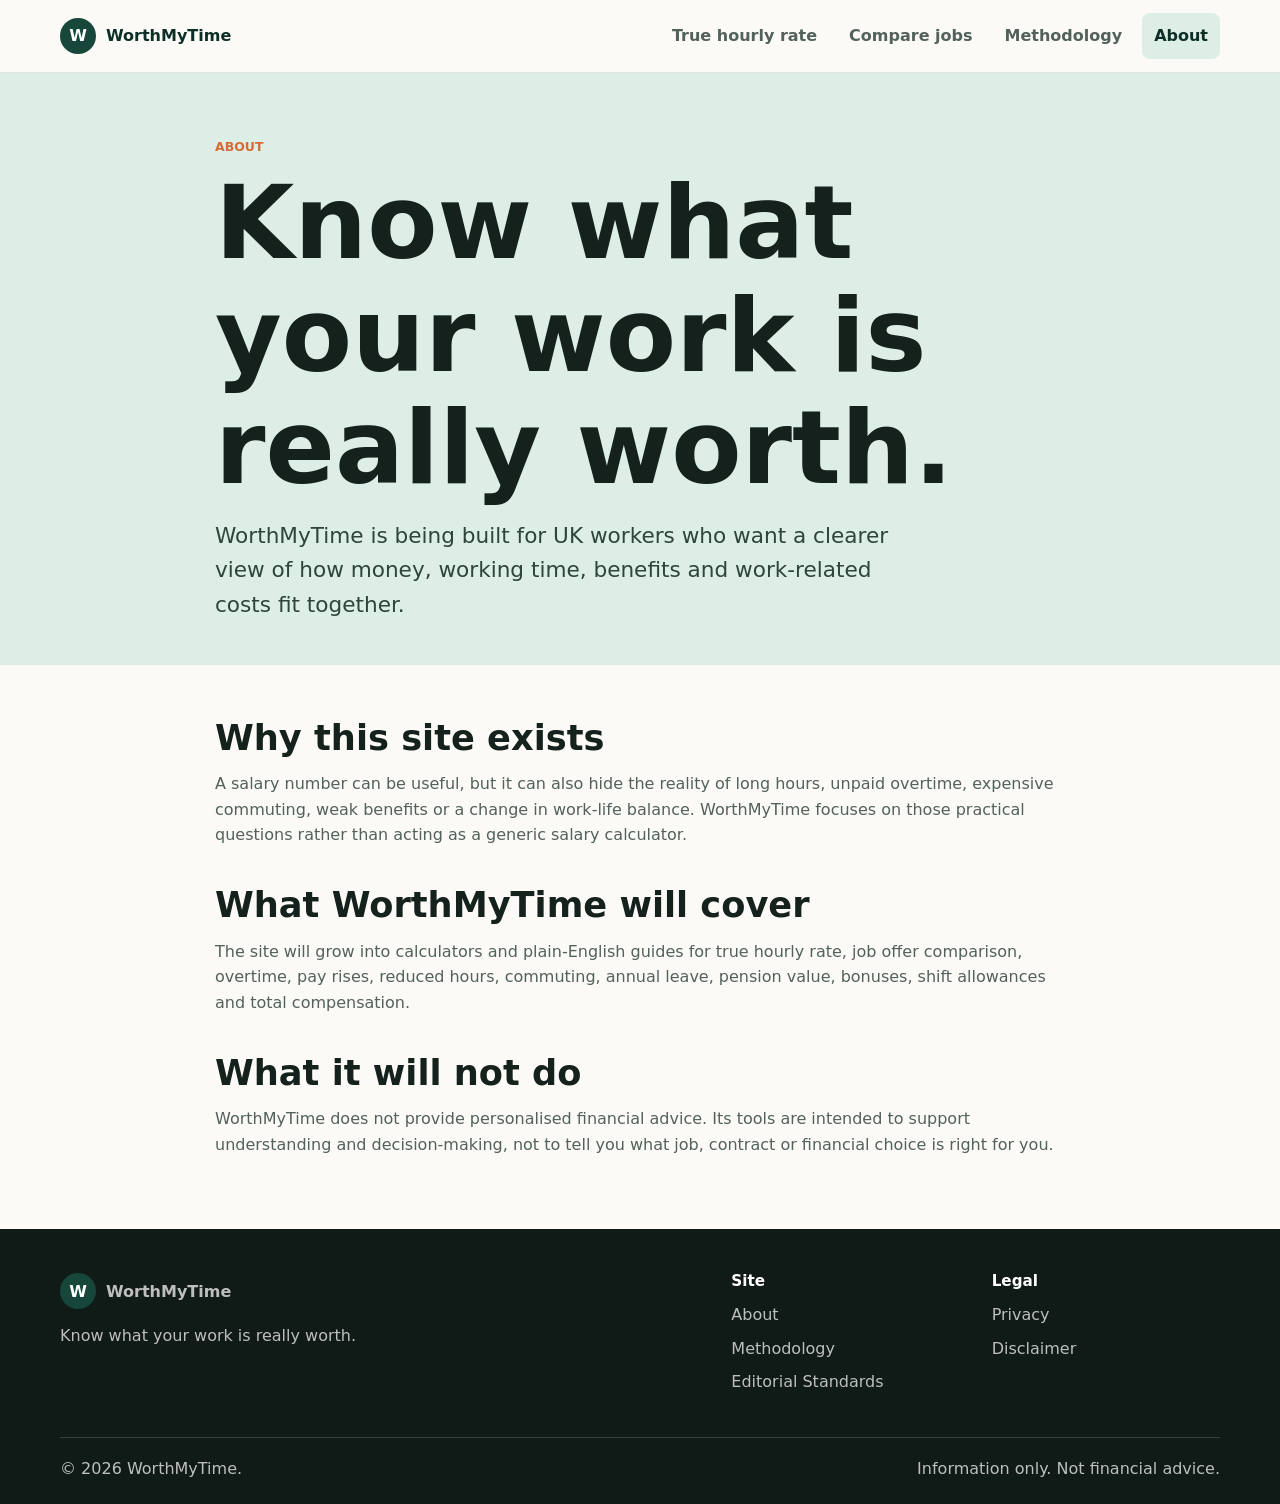
==== about/index.html @ be56dfb2 "foundatin" ====
<!doctype html>
<html lang="en-GB">
<head>
  <meta charset="utf-8">
  <meta name="viewport" content="width=device-width, initial-scale=1">
  <title>About WorthMyTime | UK work-value tools</title>
  <meta name="description" content="Learn what WorthMyTime is being built to do: help UK workers understand the relationship between pay, time, benefits and work-related costs.">
  <link rel="canonical" href="https://worthmytime.co.uk/about/">
  <meta property="og:title" content="About WorthMyTime">
  <meta property="og:description" content="WorthMyTime is a UK consumer website for understanding what work is really worth beyond headline salary.">
  <meta property="og:url" content="https://worthmytime.co.uk/about/">
  <meta property="og:type" content="website">
  <meta property="og:site_name" content="WorthMyTime">
  <link rel="icon" href="/assets/icons/favicon.svg" type="image/svg+xml">
  <link rel="stylesheet" href="/assets/css/styles.css">
</head>
<body>
  <a class="skip-link" href="#main">Skip to content</a>
  <header class="site-header"><div class="container header-inner"><a class="brand" href="/" aria-label="WorthMyTime home"><span class="brand-mark" aria-hidden="true">W</span><span>WorthMyTime</span></a><button class="nav-toggle" type="button" aria-expanded="false" aria-controls="site-nav"><span class="nav-toggle-line"></span><span class="sr-only">Menu</span></button><nav class="site-nav" id="site-nav" aria-label="Primary navigation"><a href="/tools/true-hourly-rate/">True hourly rate</a><a href="/tools/compare-jobs/">Compare jobs</a><a href="/methodology/">Methodology</a><a href="/about/">About</a></nav></div></header>
  <main id="main">
    <section class="page-hero"><div class="container"><p class="eyebrow">About</p><h1>Know what your work is really worth.</h1><p class="hero-lede">WorthMyTime is being built for UK workers who want a clearer view of how money, working time, benefits and work-related costs fit together.</p></div></section>
    <article class="container content">
      <h2>Why this site exists</h2>
      <p>A salary number can be useful, but it can also hide the reality of long hours, unpaid overtime, expensive commuting, weak benefits or a change in work-life balance. WorthMyTime focuses on those practical questions rather than acting as a generic salary calculator.</p>
      <h2>What WorthMyTime will cover</h2>
      <p>The site will grow into calculators and plain-English guides for true hourly rate, job offer comparison, overtime, pay rises, reduced hours, commuting, annual leave, pension value, bonuses, shift allowances and total compensation.</p>
      <h2>What it will not do</h2>
      <p>WorthMyTime does not provide personalised financial advice. Its tools are intended to support understanding and decision-making, not to tell you what job, contract or financial choice is right for you.</p>
    </article>
  </main>
  <footer class="site-footer"><div class="container footer-grid"><div><a class="brand footer-brand" href="/"><span class="brand-mark" aria-hidden="true">W</span><span>WorthMyTime</span></a><p>Know what your work is really worth.</p></div><nav aria-label="Footer navigation"><h2>Site</h2><a href="/about/">About</a><a href="/methodology/">Methodology</a><a href="/editorial-standards/">Editorial Standards</a></nav><nav aria-label="Legal navigation"><h2>Legal</h2><a href="/privacy/">Privacy</a><a href="/disclaimer/">Disclaimer</a></nav></div><div class="container footer-bottom"><span>&copy; <span data-current-year>2026</span> WorthMyTime.</span><span>Information only. Not financial advice.</span></div></footer>
  <script src="/assets/js/main.js" defer></script>
</body>
</html>
---- assets/css/styles.css ----
:root {
  --ink: #15211d;
  --muted: #53615b;
  --paper: #fbfaf6;
  --surface: #ffffff;
  --line: #dfe7df;
  --brand: #17463a;
  --brand-dark: #0d2f28;
  --accent: #d86b35;
  --accent-soft: #f7e3d8;
  --mint: #dceee5;
  --blue: #dce9f4;
  --shadow: 0 18px 50px rgba(21, 33, 29, 0.12);
  --radius: 8px;
  --max-width: 1160px;
}

* {
  box-sizing: border-box;
}

html {
  scroll-behavior: smooth;
}

body {
  margin: 0;
  background: var(--paper);
  color: var(--ink);
  font-family: Inter, ui-sans-serif, system-ui, -apple-system, BlinkMacSystemFont, "Segoe UI", sans-serif;
  font-size: 16px;
  line-height: 1.6;
}

img,
svg {
  max-width: 100%;
}

a {
  color: inherit;
}

.container {
  width: min(100% - 32px, var(--max-width));
  margin-inline: auto;
}

.skip-link {
  position: absolute;
  left: 16px;
  top: -48px;
  z-index: 20;
  background: var(--brand-dark);
  color: #fff;
  padding: 10px 14px;
  border-radius: var(--radius);
}

.skip-link:focus {
  top: 16px;
}

.sr-only {
  position: absolute;
  width: 1px;
  height: 1px;
  padding: 0;
  margin: -1px;
  overflow: hidden;
  clip: rect(0, 0, 0, 0);
  white-space: nowrap;
  border: 0;
}

.site-header {
  position: sticky;
  top: 0;
  z-index: 10;
  background: rgba(251, 250, 246, 0.94);
  border-bottom: 1px solid var(--line);
  backdrop-filter: blur(16px);
}

.header-inner {
  min-height: 72px;
  display: flex;
  align-items: center;
  justify-content: space-between;
  gap: 24px;
}

.brand {
  display: inline-flex;
  align-items: center;
  gap: 10px;
  color: var(--brand-dark);
  font-weight: 800;
  text-decoration: none;
  letter-spacing: 0;
}

.brand-mark {
  display: inline-grid;
  width: 36px;
  height: 36px;
  place-items: center;
  border-radius: 50%;
  background: var(--brand);
  color: #fff;
  font-weight: 900;
}

.site-nav {
  display: flex;
  align-items: center;
  gap: 8px;
}

.site-nav a {
  border-radius: var(--radius);
  color: var(--muted);
  font-weight: 700;
  padding: 10px 12px;
  text-decoration: none;
}

.site-nav a:hover,
.site-nav a:focus-visible,
.site-nav a[aria-current="page"] {
  background: var(--mint);
  color: var(--brand-dark);
  outline: none;
}

.nav-toggle {
  display: none;
  width: 42px;
  height: 42px;
  border: 1px solid var(--line);
  border-radius: var(--radius);
  background: var(--surface);
}

.nav-toggle-line,
.nav-toggle-line::before,
.nav-toggle-line::after {
  display: block;
  width: 18px;
  height: 2px;
  margin: 0 auto;
  background: var(--ink);
  content: "";
}

.nav-toggle-line::before {
  transform: translateY(-6px);
}

.nav-toggle-line::after {
  transform: translateY(4px);
}

.hero {
  padding: 72px 0 56px;
  background:
    linear-gradient(135deg, rgba(220, 238, 229, 0.95), rgba(247, 227, 216, 0.7)),
    var(--paper);
}

.hero-grid {
  display: grid;
  grid-template-columns: minmax(0, 1.12fr) minmax(320px, 0.88fr);
  gap: 44px;
  align-items: center;
}

.eyebrow,
.card-kicker {
  color: var(--accent);
  font-size: 0.78rem;
  font-weight: 800;
  letter-spacing: 0;
  margin: 0 0 10px;
  text-transform: uppercase;
}

h1,
h2,
h3 {
  line-height: 1.1;
  margin: 0;
}

h1 {
  max-width: 760px;
  font-size: clamp(3rem, 8vw, 6.4rem);
}

h2 {
  font-size: clamp(2rem, 4vw, 3.4rem);
}

h3 {
  font-size: 1.22rem;
}

p {
  color: var(--muted);
  margin: 14px 0 0;
}

.hero-lede {
  max-width: 700px;
  color: #30433c;
  font-size: clamp(1.12rem, 2vw, 1.35rem);
}

.hero-actions {
  display: flex;
  flex-wrap: wrap;
  gap: 12px;
  margin-top: 28px;
}

.button {
  display: inline-flex;
  min-height: 48px;
  align-items: center;
  justify-content: center;
  border: 1px solid transparent;
  border-radius: var(--radius);
  font-weight: 800;
  padding: 12px 18px;
  text-decoration: none;
}

.button.primary {
  background: var(--brand);
  color: #fff;
}

.button.primary:hover,
.button.primary:focus-visible {
  background: var(--brand-dark);
}

.button.secondary {
  background: var(--surface);
  border-color: var(--line);
  color: var(--brand-dark);
}

.button.secondary:hover,
.button.secondary:focus-visible {
  border-color: var(--brand);
}

.hero-panel {
  background: var(--surface);
  border: 1px solid rgba(23, 70, 58, 0.16);
  border-radius: var(--radius);
  box-shadow: var(--shadow);
  padding: 22px;
}

.metric-card {
  border-radius: var(--radius);
  background: var(--brand-dark);
  color: #fff;
  padding: 24px;
}

.metric-label {
  color: rgba(255, 255, 255, 0.72);
  display: block;
  font-size: 0.88rem;
  font-weight: 700;
}

.metric-card strong {
  display: block;
  font-size: clamp(2rem, 5vw, 3.2rem);
  line-height: 1;
  margin-top: 10px;
}

.metric-card p {
  color: rgba(255, 255, 255, 0.78);
}

.factor-list {
  display: grid;
  grid-template-columns: repeat(2, minmax(0, 1fr));
  gap: 10px;
  margin-top: 16px;
}

.factor-list span {
  background: var(--mint);
  border-radius: var(--radius);
  color: var(--brand-dark);
  font-weight: 800;
  padding: 12px;
}

.section {
  padding: 72px 0;
}

.section.muted {
  background: #eef5ee;
  border-block: 1px solid var(--line);
}

.section-heading {
  max-width: 760px;
  margin-bottom: 28px;
}

.tool-grid {
  display: grid;
  grid-template-columns: repeat(3, minmax(0, 1fr));
  gap: 16px;
}

.tool-card {
  min-height: 220px;
  display: flex;
  flex-direction: column;
  justify-content: space-between;
  background: var(--surface);
  border: 1px solid var(--line);
  border-radius: var(--radius);
  padding: 22px;
  text-decoration: none;
  transition: transform 180ms ease, box-shadow 180ms ease, border-color 180ms ease;
}

.tool-card:hover,
.tool-card:focus-visible {
  border-color: rgba(23, 70, 58, 0.48);
  box-shadow: var(--shadow);
  outline: none;
  transform: translateY(-3px);
}

.tool-card p {
  margin-top: 18px;
}

.split {
  display: grid;
  grid-template-columns: minmax(0, 0.8fr) minmax(340px, 1.2fr);
  gap: 44px;
  align-items: start;
}

.rate-list {
  display: grid;
  gap: 10px;
}

.rate-list div {
  display: grid;
  grid-template-columns: minmax(180px, 0.42fr) 1fr;
  gap: 18px;
  background: var(--surface);
  border: 1px solid var(--line);
  border-radius: var(--radius);
  padding: 16px;
}

.rate-list span {
  color: var(--muted);
}

.trust-band {
  display: flex;
  align-items: center;
  justify-content: space-between;
  gap: 24px;
  background: var(--brand-dark);
  border-radius: var(--radius);
  color: #fff;
  padding: 34px;
}

.trust-band p {
  max-width: 760px;
  color: rgba(255, 255, 255, 0.78);
}

.page-hero {
  padding: 64px 0 42px;
  background: var(--mint);
}

.page-hero .container {
  max-width: 850px;
}

.content {
  max-width: 850px;
  padding: 54px 0 72px;
}

.content h2 {
  font-size: clamp(1.6rem, 3vw, 2.2rem);
  margin-top: 38px;
}

.content h2:first-child {
  margin-top: 0;
}

.content ul {
  color: var(--muted);
  padding-left: 1.2rem;
}

.status-note {
  background: var(--blue);
  border: 1px solid #c9dbea;
  border-radius: var(--radius);
  margin: 28px 0;
  padding: 18px;
}

.site-footer {
  background: #101a16;
  color: #fff;
  padding: 44px 0 22px;
}

.footer-grid {
  display: grid;
  grid-template-columns: minmax(240px, 1.4fr) repeat(2, minmax(160px, 0.5fr));
  gap: 32px;
}

.footer-brand {
  color: #fff;
}

.site-footer p,
.footer-bottom,
.site-footer a {
  color: rgba(255, 255, 255, 0.72);
}

.site-footer h2 {
  color: #fff;
  font-size: 0.95rem;
  margin-bottom: 12px;
}

.site-footer nav a {
  display: block;
  margin: 8px 0;
  text-decoration: none;
}

.site-footer a:hover,
.site-footer a:focus-visible {
  color: #fff;
}

.footer-bottom {
  display: flex;
  justify-content: space-between;
  gap: 16px;
  border-top: 1px solid rgba(255, 255, 255, 0.16);
  margin-top: 34px;
  padding-top: 18px;
}

@media (max-width: 900px) {
  .hero-grid,
  .split,
  .footer-grid {
    grid-template-columns: 1fr;
  }

  .tool-grid {
    grid-template-columns: repeat(2, minmax(0, 1fr));
  }
}

@media (max-width: 720px) {
  .container {
    width: min(100% - 24px, var(--max-width));
  }

  .header-inner {
    min-height: 64px;
  }

  .nav-toggle {
    display: inline-block;
  }

  .site-nav {
    position: absolute;
    inset: 64px 12px auto;
    display: none;
    flex-direction: column;
    align-items: stretch;
    background: var(--surface);
    border: 1px solid var(--line);
    border-radius: var(--radius);
    box-shadow: var(--shadow);
    padding: 8px;
  }

  .site-nav.is-open {
    display: flex;
  }

  .site-nav a {
    padding: 13px 12px;
  }

  .hero {
    padding: 50px 0 42px;
  }

  .hero-actions,
  .trust-band,
  .footer-bottom {
    align-items: stretch;
    flex-direction: column;
  }

  .button {
    width: 100%;
  }

  .factor-list,
  .tool-grid,
  .rate-list div {
    grid-template-columns: 1fr;
  }

  .section {
    padding: 52px 0;
  }
}
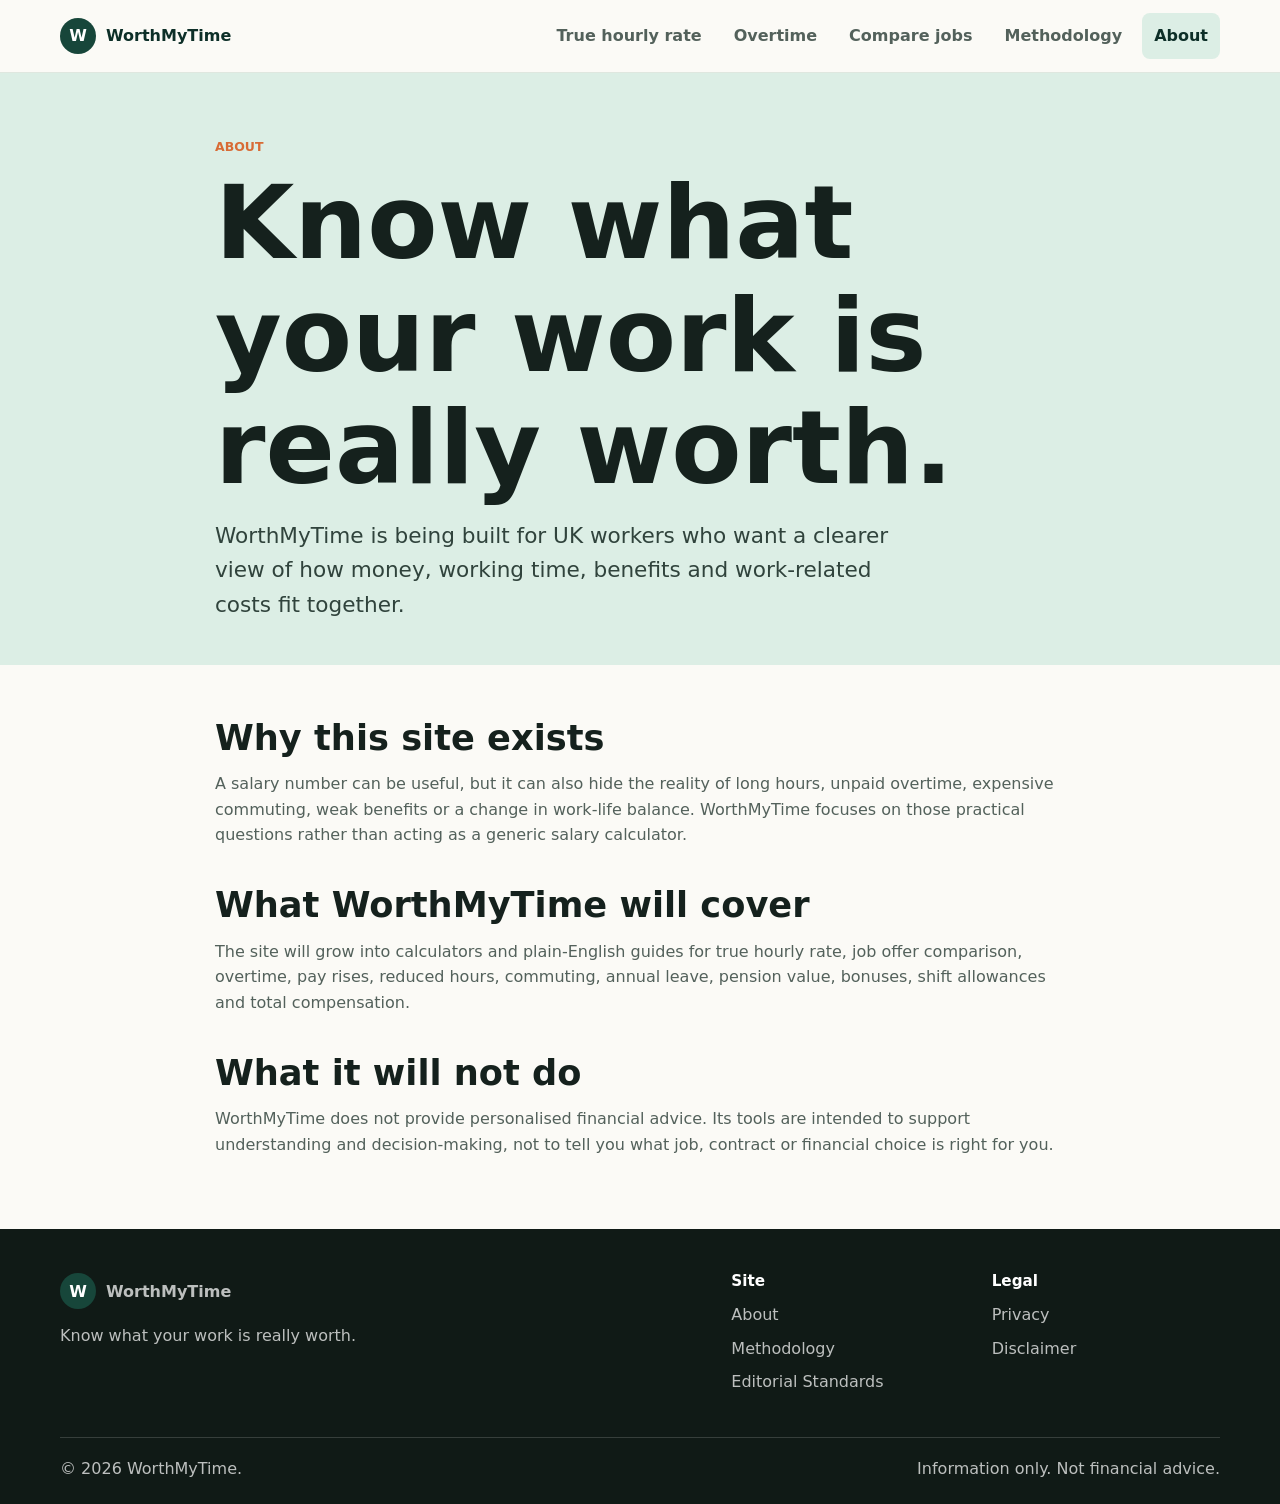
==== commit 86e163cc: "p" ====
--- a/about/index.html
+++ b/about/index.html
@@ -16,7 +16,7 @@
 </head>
 <body>
   <a class="skip-link" href="#main">Skip to content</a>
-  <header class="site-header"><div class="container header-inner"><a class="brand" href="/" aria-label="WorthMyTime home"><span class="brand-mark" aria-hidden="true">W</span><span>WorthMyTime</span></a><button class="nav-toggle" type="button" aria-expanded="false" aria-controls="site-nav"><span class="nav-toggle-line"></span><span class="sr-only">Menu</span></button><nav class="site-nav" id="site-nav" aria-label="Primary navigation"><a href="/tools/true-hourly-rate/">True hourly rate</a><a href="/tools/compare-jobs/">Compare jobs</a><a href="/methodology/">Methodology</a><a href="/about/">About</a></nav></div></header>
+  <header class="site-header"><div class="container header-inner"><a class="brand" href="/" aria-label="WorthMyTime home"><span class="brand-mark" aria-hidden="true">W</span><span>WorthMyTime</span></a><button class="nav-toggle" type="button" aria-expanded="false" aria-controls="site-nav"><span class="nav-toggle-line"></span><span class="sr-only">Menu</span></button><nav class="site-nav" id="site-nav" aria-label="Primary navigation"><a href="/tools/true-hourly-rate/">True hourly rate</a><a href="/tools/overtime-worth/">Overtime</a><a href="/tools/compare-jobs/">Compare jobs</a><a href="/methodology/">Methodology</a><a href="/about/">About</a></nav></div></header>
   <main id="main">
     <section class="page-hero"><div class="container"><p class="eyebrow">About</p><h1>Know what your work is really worth.</h1><p class="hero-lede">WorthMyTime is being built for UK workers who want a clearer view of how money, working time, benefits and work-related costs fit together.</p></div></section>
     <article class="container content">
@@ -32,3 +32,4 @@
   <script src="/assets/js/main.js" defer></script>
 </body>
 </html>
+
--- a/assets/css/styles.css
+++ b/assets/css/styles.css
@@ -427,6 +427,247 @@
   padding: 18px;
 }
 
+.small-note,
+.privacy-note {
+  color: #3d5249;
+  font-size: 0.95rem;
+}
+
+.calculator-hero .container {
+  max-width: 980px;
+}
+
+.calculator-section {
+  padding-top: 44px;
+}
+
+.calculator-layout {
+  display: grid;
+  grid-template-columns: minmax(0, 1.12fr) minmax(320px, 0.88fr);
+  gap: 24px;
+  align-items: start;
+}
+
+.calculator-form,
+.results-panel {
+  background: var(--surface);
+  border: 1px solid var(--line);
+  border-radius: var(--radius);
+  box-shadow: 0 12px 34px rgba(21, 33, 29, 0.08);
+}
+
+.calculator-form {
+  padding: 24px;
+}
+
+.form-intro {
+  margin-bottom: 22px;
+}
+
+.calculator-form fieldset {
+  border: 1px solid var(--line);
+  border-radius: var(--radius);
+  margin: 0 0 18px;
+  padding: 18px;
+}
+
+.calculator-form legend {
+  color: var(--brand-dark);
+  font-weight: 900;
+  padding: 0 8px;
+}
+
+.form-grid {
+  display: grid;
+  grid-template-columns: repeat(2, minmax(0, 1fr));
+  gap: 16px;
+}
+
+.calculator-form label {
+  display: grid;
+  gap: 7px;
+  color: var(--ink);
+  font-weight: 800;
+}
+
+.calculator-form small {
+  color: var(--muted);
+  font-weight: 500;
+  line-height: 1.45;
+}
+
+.calculator-form input,
+.calculator-form select {
+  width: 100%;
+  min-height: 46px;
+  border: 1px solid #cbd8cf;
+  border-radius: var(--radius);
+  background: #fff;
+  color: var(--ink);
+  font: inherit;
+  padding: 10px 12px;
+}
+
+.calculator-form input:focus,
+.calculator-form select:focus {
+  border-color: var(--brand);
+  box-shadow: 0 0 0 3px rgba(23, 70, 58, 0.14);
+  outline: none;
+}
+
+.checkbox-label {
+  align-content: start;
+  grid-template-columns: auto 1fr;
+  gap: 10px;
+  padding-top: 28px;
+}
+
+.checkbox-label input {
+  min-height: auto;
+  width: 18px;
+  height: 18px;
+  margin-top: 4px;
+}
+
+.form-actions {
+  display: flex;
+  gap: 12px;
+  margin-top: 22px;
+}
+
+.privacy-note {
+  border-top: 1px solid var(--line);
+  margin-top: 20px;
+  padding-top: 16px;
+}
+
+.validation-box {
+  background: #fff3ed;
+  border: 1px solid #efc6b0;
+  border-radius: var(--radius);
+  color: #6f2d13;
+  margin-bottom: 18px;
+  padding: 16px;
+}
+
+.validation-box ul {
+  margin: 8px 0 0;
+  padding-left: 1.2rem;
+}
+
+.results-panel {
+  position: sticky;
+  top: 96px;
+  display: grid;
+  gap: 12px;
+  padding: 18px;
+}
+
+.results-heading {
+  padding: 6px 6px 10px;
+}
+
+.results-heading h2 {
+  font-size: clamp(1.6rem, 3vw, 2.3rem);
+}
+
+.result-card {
+  background: #f7faf7;
+  border: 1px solid var(--line);
+  border-radius: var(--radius);
+  padding: 16px;
+}
+
+.result-card.featured {
+  background: var(--brand-dark);
+  border-color: var(--brand-dark);
+  color: #fff;
+}
+
+.result-card span {
+  color: var(--muted);
+  display: block;
+  font-size: 0.86rem;
+  font-weight: 900;
+  text-transform: uppercase;
+}
+
+.result-card.featured span,
+.result-card.featured p {
+  color: rgba(255, 255, 255, 0.78);
+}
+
+.result-card strong {
+  display: block;
+  font-size: clamp(1.8rem, 4vw, 2.7rem);
+  line-height: 1;
+  margin-top: 8px;
+}
+
+.result-card p {
+  font-size: 0.95rem;
+}
+
+.breakdown-grid {
+  display: grid;
+  grid-template-columns: repeat(3, minmax(0, 1fr));
+  gap: 12px;
+}
+
+.breakdown-grid div {
+  background: var(--surface);
+  border: 1px solid var(--line);
+  border-radius: var(--radius);
+  padding: 16px;
+}
+
+.breakdown-grid span {
+  color: var(--muted);
+  display: block;
+  font-size: 0.84rem;
+  font-weight: 800;
+}
+
+.breakdown-grid strong {
+  display: block;
+  font-size: 1.3rem;
+  line-height: 1.2;
+  margin-top: 8px;
+}
+
+.calculator-content {
+  max-width: 980px;
+}
+
+.explain-grid {
+  display: grid;
+  grid-template-columns: repeat(2, minmax(0, 1fr));
+  gap: 14px;
+  margin-top: 22px;
+}
+
+.explain-grid div,
+.calculator-content details {
+  background: var(--surface);
+  border: 1px solid var(--line);
+  border-radius: var(--radius);
+  padding: 18px;
+}
+
+.explain-grid h3 {
+  font-size: 1.08rem;
+}
+
+.calculator-content details {
+  margin-top: 10px;
+}
+
+.calculator-content summary {
+  color: var(--brand-dark);
+  cursor: pointer;
+  font-weight: 900;
+}
+
 .site-footer {
   background: #101a16;
   color: #fff;
@@ -478,11 +719,20 @@
 @media (max-width: 900px) {
   .hero-grid,
   .split,
-  .footer-grid {
+  .footer-grid,
+  .calculator-layout {
     grid-template-columns: 1fr;
   }
 
   .tool-grid {
+    grid-template-columns: repeat(2, minmax(0, 1fr));
+  }
+
+  .results-panel {
+    position: static;
+  }
+
+  .breakdown-grid {
     grid-template-columns: repeat(2, minmax(0, 1fr));
   }
 }
@@ -538,8 +788,23 @@
 
   .factor-list,
   .tool-grid,
-  .rate-list div {
+  .rate-list div,
+  .form-grid,
+  .breakdown-grid,
+  .explain-grid {
     grid-template-columns: 1fr;
+  }
+
+  .calculator-form {
+    padding: 16px;
+  }
+
+  .calculator-form fieldset {
+    padding: 14px;
+  }
+
+  .form-actions {
+    flex-direction: column;
   }
 
   .section {
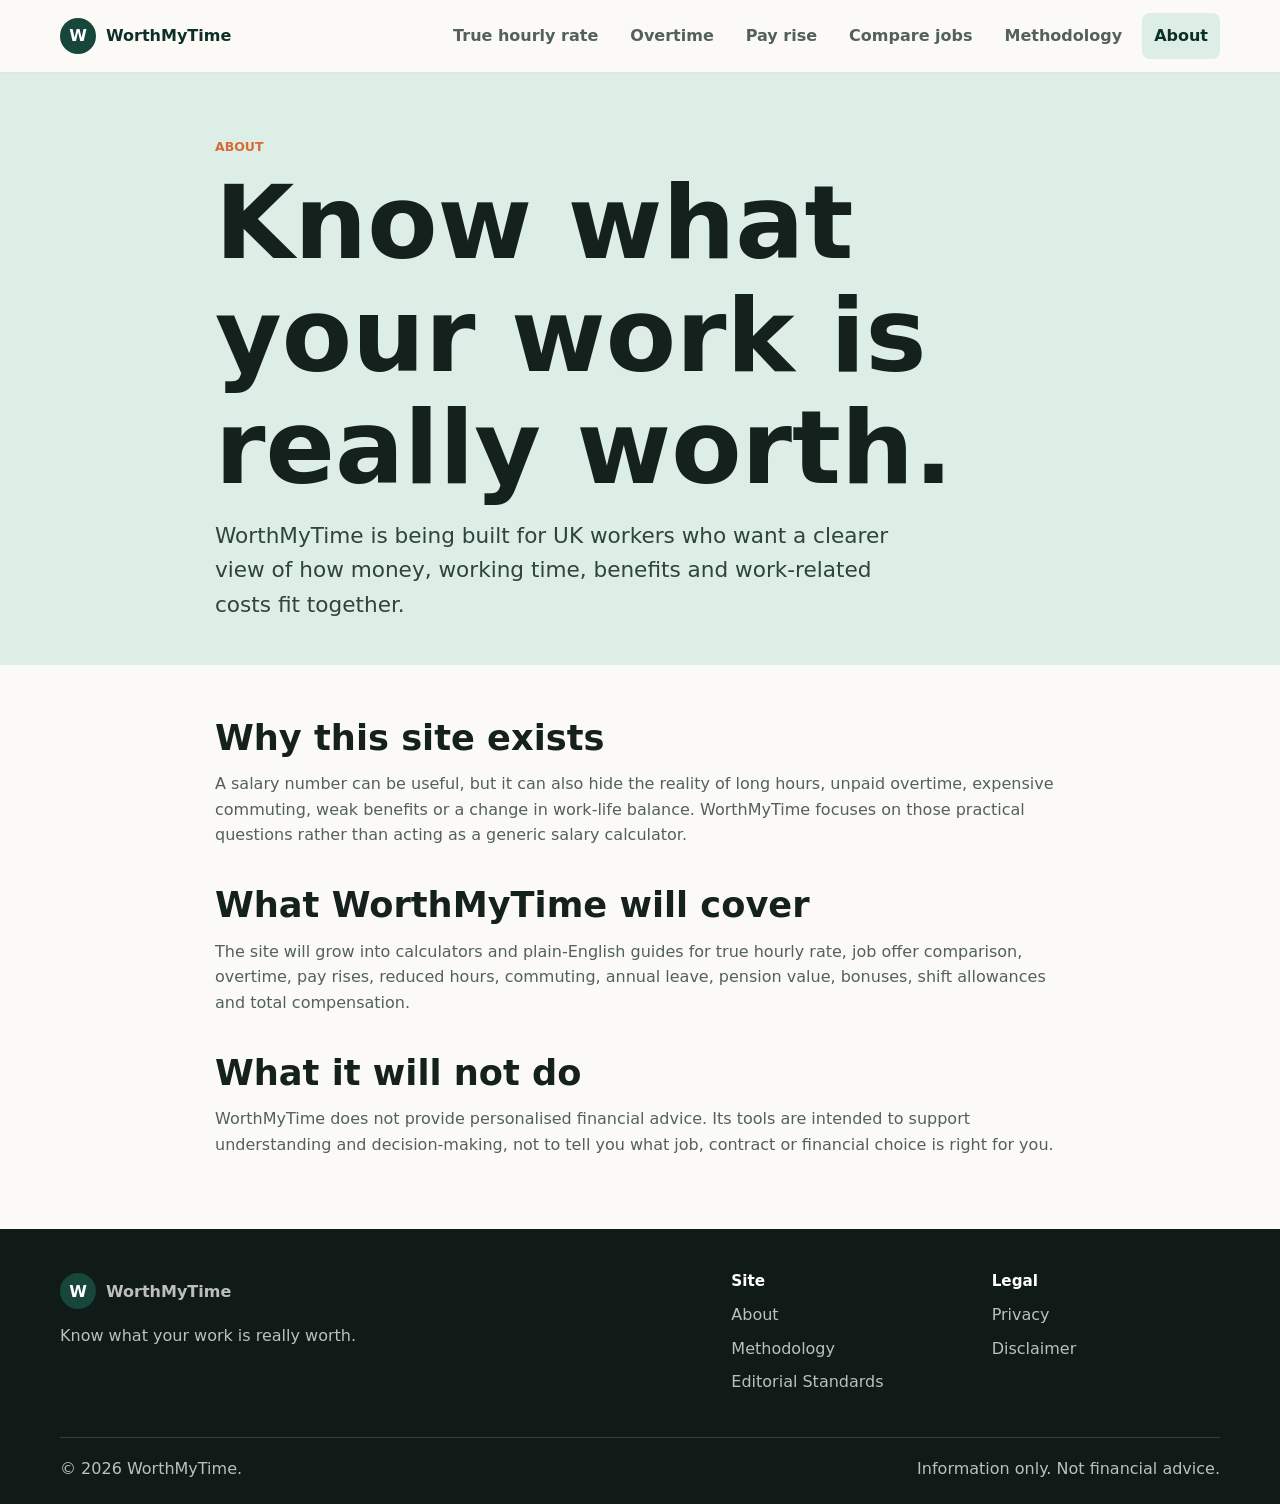
==== commit 83a1d369: "p" ====
--- a/about/index.html
+++ b/about/index.html
@@ -16,7 +16,7 @@
 </head>
 <body>
   <a class="skip-link" href="#main">Skip to content</a>
-  <header class="site-header"><div class="container header-inner"><a class="brand" href="/" aria-label="WorthMyTime home"><span class="brand-mark" aria-hidden="true">W</span><span>WorthMyTime</span></a><button class="nav-toggle" type="button" aria-expanded="false" aria-controls="site-nav"><span class="nav-toggle-line"></span><span class="sr-only">Menu</span></button><nav class="site-nav" id="site-nav" aria-label="Primary navigation"><a href="/tools/true-hourly-rate/">True hourly rate</a><a href="/tools/overtime-worth/">Overtime</a><a href="/tools/compare-jobs/">Compare jobs</a><a href="/methodology/">Methodology</a><a href="/about/">About</a></nav></div></header>
+  <header class="site-header"><div class="container header-inner"><a class="brand" href="/" aria-label="WorthMyTime home"><span class="brand-mark" aria-hidden="true">W</span><span>WorthMyTime</span></a><button class="nav-toggle" type="button" aria-expanded="false" aria-controls="site-nav"><span class="nav-toggle-line"></span><span class="sr-only">Menu</span></button><nav class="site-nav" id="site-nav" aria-label="Primary navigation"><a href="/tools/true-hourly-rate/">True hourly rate</a><a href="/tools/overtime-worth/">Overtime</a><a href="/tools/pay-rise-worth/">Pay rise</a><a href="/tools/compare-jobs/">Compare jobs</a><a href="/methodology/">Methodology</a><a href="/about/">About</a></nav></div></header>
   <main id="main">
     <section class="page-hero"><div class="container"><p class="eyebrow">About</p><h1>Know what your work is really worth.</h1><p class="hero-lede">WorthMyTime is being built for UK workers who want a clearer view of how money, working time, benefits and work-related costs fit together.</p></div></section>
     <article class="container content">
@@ -33,3 +33,4 @@
 </body>
 </html>
 
+
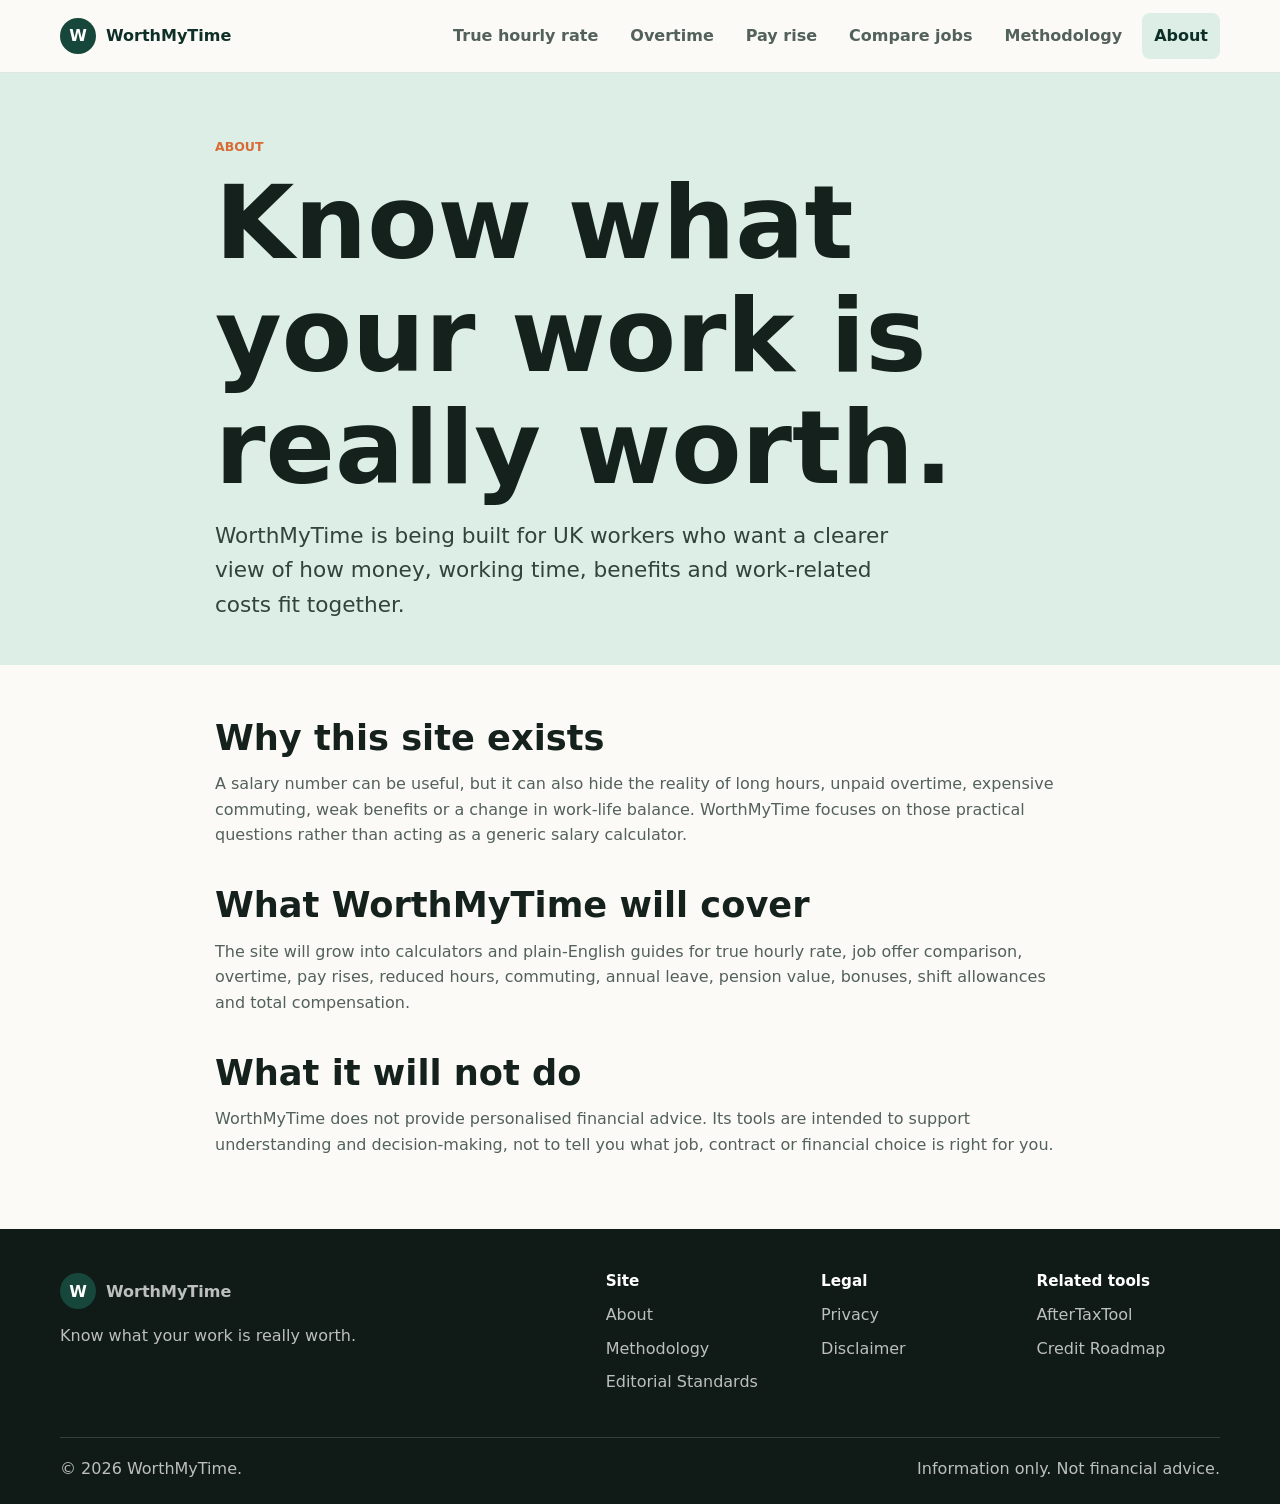
==== commit 35de1e01: "p" ====
--- a/about/index.html
+++ b/about/index.html
@@ -28,9 +28,10 @@
       <p>WorthMyTime does not provide personalised financial advice. Its tools are intended to support understanding and decision-making, not to tell you what job, contract or financial choice is right for you.</p>
     </article>
   </main>
-  <footer class="site-footer"><div class="container footer-grid"><div><a class="brand footer-brand" href="/"><span class="brand-mark" aria-hidden="true">W</span><span>WorthMyTime</span></a><p>Know what your work is really worth.</p></div><nav aria-label="Footer navigation"><h2>Site</h2><a href="/about/">About</a><a href="/methodology/">Methodology</a><a href="/editorial-standards/">Editorial Standards</a></nav><nav aria-label="Legal navigation"><h2>Legal</h2><a href="/privacy/">Privacy</a><a href="/disclaimer/">Disclaimer</a></nav></div><div class="container footer-bottom"><span>&copy; <span data-current-year>2026</span> WorthMyTime.</span><span>Information only. Not financial advice.</span></div></footer>
+  <footer class="site-footer"><div class="container footer-grid"><div><a class="brand footer-brand" href="/"><span class="brand-mark" aria-hidden="true">W</span><span>WorthMyTime</span></a><p>Know what your work is really worth.</p></div><nav aria-label="Footer navigation"><h2>Site</h2><a href="/about/">About</a><a href="/methodology/">Methodology</a><a href="/editorial-standards/">Editorial Standards</a></nav><nav aria-label="Legal navigation"><h2>Legal</h2><a href="/privacy/">Privacy</a><a href="/disclaimer/">Disclaimer</a></nav><nav aria-label="Related tools"><h2>Related tools</h2><a href="https://aftertaxtool.com/">AfterTaxTool</a><a href="https://creditroadmap.co.uk/">Credit Roadmap</a></nav></div><div class="container footer-bottom"><span>&copy; <span data-current-year>2026</span> WorthMyTime.</span><span>Information only. Not financial advice.</span></div></footer>
   <script src="/assets/js/main.js" defer></script>
 </body>
 </html>
 
 
+
--- a/assets/css/styles.css
+++ b/assets/css/styles.css
@@ -676,7 +676,7 @@
 
 .footer-grid {
   display: grid;
-  grid-template-columns: minmax(240px, 1.4fr) repeat(2, minmax(160px, 0.5fr));
+  grid-template-columns: minmax(240px, 1.4fr) repeat(3, minmax(150px, 0.5fr));
   gap: 32px;
 }
 
@@ -811,3 +811,4 @@
     padding: 52px 0;
   }
 }
+
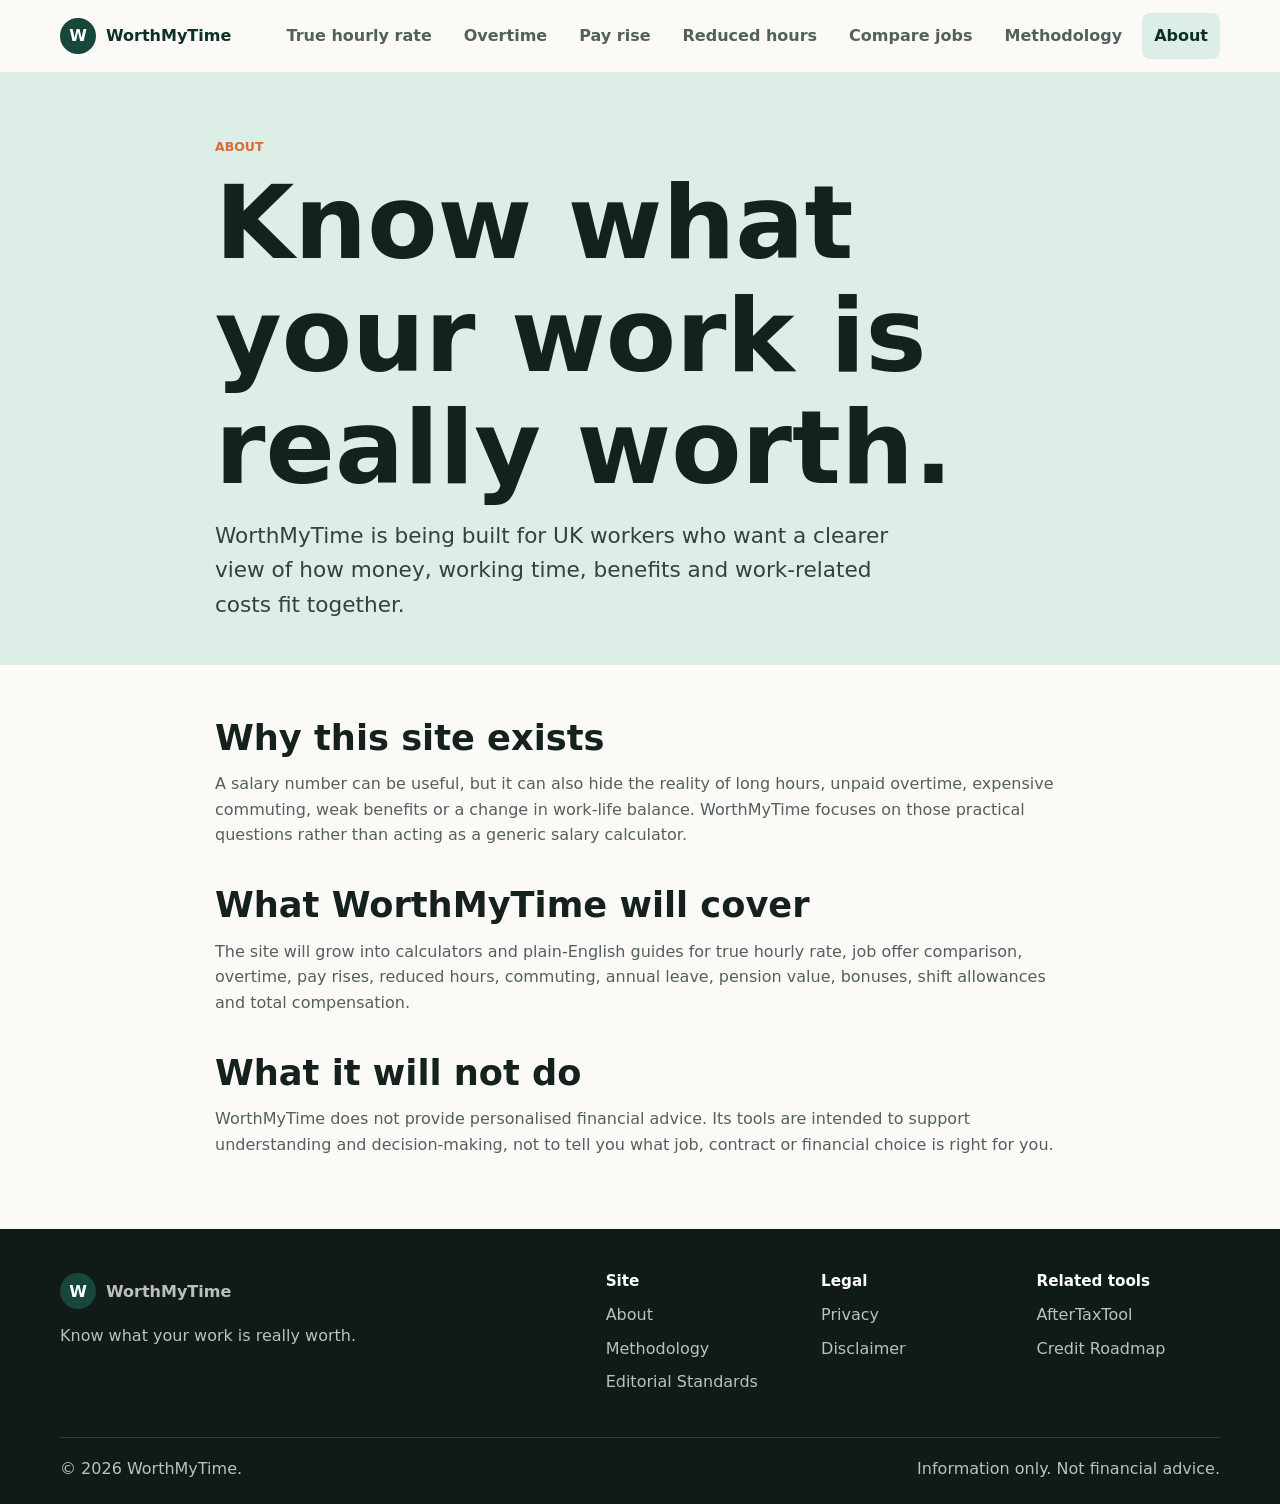
==== commit 557cd6ec: "." ====
--- a/about/index.html
+++ b/about/index.html
@@ -16,7 +16,7 @@
 </head>
 <body>
   <a class="skip-link" href="#main">Skip to content</a>
-  <header class="site-header"><div class="container header-inner"><a class="brand" href="/" aria-label="WorthMyTime home"><span class="brand-mark" aria-hidden="true">W</span><span>WorthMyTime</span></a><button class="nav-toggle" type="button" aria-expanded="false" aria-controls="site-nav"><span class="nav-toggle-line"></span><span class="sr-only">Menu</span></button><nav class="site-nav" id="site-nav" aria-label="Primary navigation"><a href="/tools/true-hourly-rate/">True hourly rate</a><a href="/tools/overtime-worth/">Overtime</a><a href="/tools/pay-rise-worth/">Pay rise</a><a href="/tools/compare-jobs/">Compare jobs</a><a href="/methodology/">Methodology</a><a href="/about/">About</a></nav></div></header>
+  <header class="site-header"><div class="container header-inner"><a class="brand" href="/" aria-label="WorthMyTime home"><span class="brand-mark" aria-hidden="true">W</span><span>WorthMyTime</span></a><button class="nav-toggle" type="button" aria-expanded="false" aria-controls="site-nav"><span class="nav-toggle-line"></span><span class="sr-only">Menu</span></button><nav class="site-nav" id="site-nav" aria-label="Primary navigation"><a href="/tools/true-hourly-rate/">True hourly rate</a><a href="/tools/overtime-worth/">Overtime</a><a href="/tools/pay-rise-worth/">Pay rise</a><a href="/tools/reduced-hours/">Reduced hours</a><a href="/tools/compare-jobs/">Compare jobs</a><a href="/methodology/">Methodology</a><a href="/about/">About</a></nav></div></header>
   <main id="main">
     <section class="page-hero"><div class="container"><p class="eyebrow">About</p><h1>Know what your work is really worth.</h1><p class="hero-lede">WorthMyTime is being built for UK workers who want a clearer view of how money, working time, benefits and work-related costs fit together.</p></div></section>
     <article class="container content">
@@ -35,3 +35,4 @@
 
 
 
+
